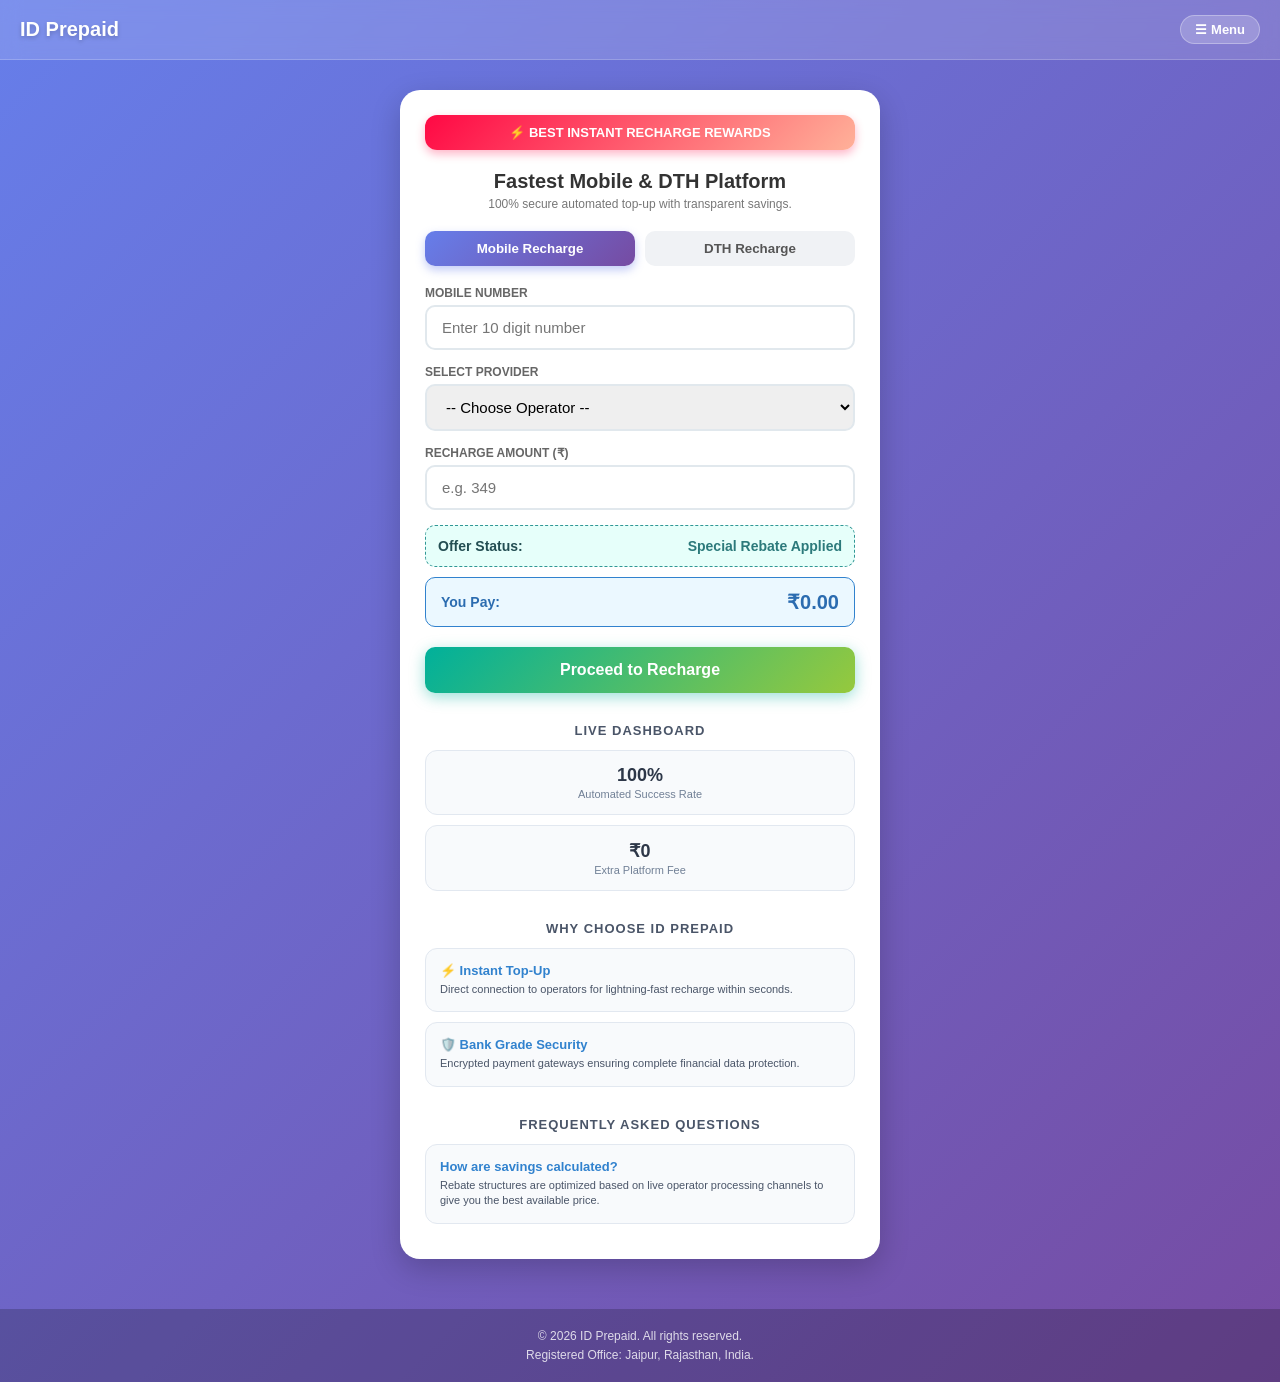
==== index.html @ 62980c5d "Add files via upload" ====
<!DOCTYPE html>
<html lang="en">
<head>
    <meta charset="UTF-8">
    <meta name="viewport" content="width=device-width, initial-scale=1.0">
    <title>ID Prepaid - Instant Mobile & DTH Recharge Platform</title>
    <style>
        * { box-sizing: border-box; margin: 0; padding: 0; font-family: 'Segoe UI', Tahoma, Geneva, Verdana, sans-serif; }
        
        body {
            background: linear-gradient(135deg, #667eea 0%, #764ba2 100%);
            color: #333;
            min-height: 100vh;
            display: flex;
            flex-direction: column;
            overflow-y: auto !important;
        }

        header {
            background: rgba(255, 255, 255, 0.15);
            backdrop-filter: blur(10px);
            padding: 15px 20px;
            display: flex;
            justify-content: space-between;
            align-items: center;
            border-bottom: 1px solid rgba(255, 255, 255, 0.2);
            position: sticky;
            top: 0;
            z-index: 1000;
        }

        .logo-container { display: flex; align-items: center; gap: 10px; }
        .logo-container img { height: 40px; width: 40px; border-radius: 10px; object-fit: cover; }
        .logo-text { font-size: 20px; font-weight: bold; color: #ffffff; text-shadow: 0 2px 4px rgba(0,0,0,0.2); }

        .menu-btn {
            background: rgba(255, 255, 255, 0.2);
            color: #ffffff;
            border: 1px solid rgba(255, 255, 255, 0.3);
            padding: 6px 14px;
            border-radius: 20px;
            font-size: 13px;
            font-weight: bold;
            cursor: pointer;
            transition: background 0.3s;
        }
        .menu-btn:hover { background: rgba(255, 255, 255, 0.4); }

        .dropdown-menu {
            display: none;
            position: absolute;
            top: 65px;
            right: 20px;
            background: #ffffff;
            border: 1px solid #e1e8ed;
            border-radius: 12px;
            width: 190px;
            box-shadow: 0 10px 25px rgba(0,0,0,0.2);
            z-index: 1100;
            overflow: hidden;
        }
        .dropdown-menu a {
            display: block;
            padding: 12px 15px;
            color: #333;
            text-decoration: none;
            font-size: 13px;
            font-weight: 600;
            border-bottom: 1px solid #f0f2f5;
            transition: background 0.2s, color 0.2s;
        }
        .dropdown-menu a:hover { background: #667eea; color: white; }
        .dropdown-menu a:last-child { border-bottom: none; }

        .container {
            max-width: 480px;
            width: 90%;
            margin: 30px auto;
            background: #ffffff;
            padding: 25px;
            border-radius: 20px;
            box-shadow: 0 10px 30px rgba(0,0,0,0.2);
            flex: 1;
            margin-bottom: 50px;
        }

        .promo-banner {
            background: linear-gradient(135deg, #ff0844 0%, #ffb199 100%);
            color: white;
            text-align: center;
            padding: 10px;
            border-radius: 12px;
            font-size: 13px;
            font-weight: bold;
            margin-bottom: 20px;
            box-shadow: 0 4px 10px rgba(255, 8, 68, 0.3);
        }

        .main-heading { text-align: center; margin-bottom: 20px; }
        .main-heading h1 { font-size: 20px; color: #333; margin-bottom: 4px; }
        .main-heading p { color: #777; font-size: 12px; }

        .tabs { display: flex; gap: 10px; margin-bottom: 20px; }
        .tab-btn {
            flex: 1;
            padding: 10px;
            background: #f0f2f5;
            border: none;
            border-radius: 10px;
            font-weight: bold;
            cursor: pointer;
            color: #555;
            transition: all 0.3s;
        }
        .tab-btn.active {
            background: linear-gradient(135deg, #667eea 0%, #764ba2 100%);
            color: white;
            box-shadow: 0 4px 10px rgba(102, 126, 234, 0.4);
        }

        .form-group { margin-bottom: 15px; }
        label { display: block; font-size: 12px; font-weight: bold; color: #666; margin-bottom: 5px; text-transform: uppercase; }
        
        .form-control {
            width: 100%;
            padding: 12px 15px;
            border: 2px solid #e1e8ed;
            border-radius: 10px;
            font-size: 15px;
            outline: none;
            transition: border-color 0.3s;
        }
        .form-control:focus { border-color: #667eea; }

        .discount-box {
            background: #e6fffa;
            border: 1.5px dashed #319795;
            color: #234e52;
            padding: 12px;
            border-radius: 10px;
            font-size: 14px;
            display: flex;
            justify-content: space-between;
            margin-bottom: 10px;
            font-weight: 600;
        }
        .discount-box span:last-child { color: #2c7a7b; }

        /* Dynamic Operator Notice Bar */
        .operator-notice {
            display: none;
            background: #fffaf0;
            border: 1px solid #feebc8;
            color: #9c4221;
            padding: 8px 12px;
            border-radius: 8px;
            font-size: 12px;
            font-weight: 600;
            margin-bottom: 15px;
            text-align: center;
        }

        .pay-box {
            background: #ebf8ff;
            border: 1.5px solid #3182ce;
            padding: 12px 15px;
            border-radius: 10px;
            display: flex;
            justify-content: space-between;
            align-items: center;
            margin-bottom: 20px;
        }
        .pay-box span { font-size: 14px; color: #2b6cb0; font-weight: 600; }
        .pay-box h3 { color: #2b6cb0; font-size: 20px; font-weight: bold; }

        .btn-pay {
            width: 100%;
            background: linear-gradient(135deg, #00b09b 0%, #96c93d 100%);
            color: white;
            border: none;
            padding: 14px;
            font-size: 16px;
            font-weight: bold;
            border-radius: 10px;
            cursor: pointer;
            box-shadow: 0 4px 15px rgba(0, 176, 155, 0.4);
            transition: opacity 0.3s;
        }
        .btn-pay:hover { opacity: 0.9; }

        .section-title {
            text-align: center;
            font-size: 13px;
            color: #4a5568;
            margin: 30px 0 12px 0;
            text-transform: uppercase;
            letter-spacing: 1px;
            font-weight: bold;
        }
        .info-card {
            background: #f8fafc;
            border: 1px solid #e2e8f0;
            padding: 14px;
            border-radius: 12px;
            margin-bottom: 10px;
            text-align: center;
        }
        .info-card h3 { font-size: 18px; color: #2d3748; margin-bottom: 2px; }
        .info-card p { font-size: 11px; color: #718096; }
        .info-card.left-align { text-align: left; }
        .info-card.left-align h4 { font-size: 13px; color: #3182ce; margin-bottom: 4px; }
        .info-card.left-align p { font-size: 11px; color: #4a5568; line-height: 1.4; }

        footer {
            text-align: center;
            padding: 20px;
            color: rgba(255, 255, 255, 0.8);
            font-size: 12px;
            background: rgba(0, 0, 0, 0.2);
            margin-top: auto;
        }
        footer a { color: #ffffff; text-decoration: underline; margin: 0 5px; }
    </style>
</head>
<body>

    <header>
        <div class="logo-container">
            <img src="logo.png" alt="ID Logo" onerror="this.style.display='none'">
            <span class="logo-text">ID Prepaid</span>
        </div>
        <button class="menu-btn" onclick="toggleMenu()">☰ Menu</button>
        
        <div id="dropdownMenu" class="dropdown-menu">
            <a href="index.html">🏠 Home</a>
            <a href="history.html">📜 My History</a>
            <a href="terms.html">📄 Terms & Conditions</a>
            <a href="privacy.html">🔒 Privacy Policy</a>
            <a href="refund.html">🔄 Refund Policy</a>
            <a href="contact.html">📞 Contact Us</a>
        </div>
    </header>

    <div class="container">
        <div class="promo-banner">
            ⚡ BEST INSTANT RECHARGE REWARDS
        </div>

        <div class="main-heading">
            <h1>Fastest Mobile & DTH Platform</h1>
            <p>100% secure automated top-up with transparent savings.</p>
        </div>

        <div class="tabs">
            <button type="button" id="tabMobile" class="tab-btn active" onclick="switchService('mobile')">Mobile Recharge</button>
            <button type="button" id="tabDth" class="tab-btn" onclick="switchService('dth')">DTH Recharge</button>
        </div>

        <form onsubmit="processRecharge(event)">
            <div class="form-group">
                <label id="inputLabel">Mobile Number</label>
                <input type="tel" id="phone" maxlength="10" placeholder="Enter 10 digit number" required class="form-control">
            </div>

            <div class="form-group">
                <label>Select Provider</label>
                <select id="operatorSelect" onchange="calculateCustom()" required class="form-control">
                    <option value="">-- Choose Operator --</option>
                    <option value="jio">Jio</option>
                    <option value="airtel">Airtel</option>
                    <option value="vi">Vi</option>
                    <option value="bsnl">BSNL</option>
                </select>
            </div>

            <div class="form-group">
                <label>Recharge Amount (₹)</label>
                <input type="number" id="amount" placeholder="e.g. 349" oninput="calculateCustom()" required class="form-control">
            </div>

            <div class="discount-box">
                <span>Offer Status:</span>
                <span id="discount-desc">Special Rebate Applied</span>
            </div>

            <!-- Dynamic Psychology Notice for Jio/Airtel -->
            <div id="operatorNotice" class="operator-notice"></div>

            <div class="pay-box">
                <span>You Pay:</span>
                <h3 id="final-price">₹0.00</h3>
            </div>

            <button type="submit" class="btn-pay">Proceed to Recharge</button>
        </form>

        <div class="section-title">Live Dashboard</div>
        <div class="info-card">
            <h3>100%</h3>
            <p>Automated Success Rate</p>
        </div>
        <div class="info-card">
            <h3>₹0</h3>
            <p>Extra Platform Fee</p>
        </div>

        <div class="section-title">Why Choose ID Prepaid</div>
        <div class="info-card left-align">
            <h4>⚡ Instant Top-Up</h4>
            <p>Direct connection to operators for lightning-fast recharge within seconds.</p>
        </div>
        <div class="info-card left-align">
            <h4>🛡️ Bank Grade Security</h4>
            <p>Encrypted payment gateways ensuring complete financial data protection.</p>
        </div>

        <div class="section-title">Frequently Asked Questions</div>
        <div class="info-card left-align">
            <h4>How are savings calculated?</h4>
            <p>Rebate structures are optimized based on live operator processing channels to give you the best available price.</p>
        </div>
    </div>

    <footer>
        <p>&copy; 2026 ID Prepaid. All rights reserved.</p>
        <p style="margin-top: 5px;">Registered Office: Jaipur, Rajasthan, India.</p>
    </footer>

    <script>
        function toggleMenu() {
            const menu = document.getElementById('dropdownMenu');
            menu.style.display = (menu.style.display === 'block') ? 'none' : 'block';
        }

        window.onclick = function(event) {
            if (!event.target.matches('.menu-btn')) {
                const menu = document.getElementById('dropdownMenu');
                if (menu && menu.style.display === 'block') {
                    menu.style.display = 'none';
                }
            }
        }

        function switchService(type) {
            const btnMobile = document.getElementById('tabMobile');
            const btnDth = document.getElementById('tabDth');
            const inputLabel = document.getElementById('inputLabel');
            const phoneInput = document.getElementById('phone');
            const opSelect = document.getElementById('operatorSelect');

            if (type === 'mobile') {
                btnMobile.classList.add('active');
                btnDth.classList.remove('active');
                inputLabel.innerText = "Mobile Number";
                phoneInput.placeholder = "Enter 10 digit number";
                opSelect.innerHTML = `
                    <option value="">-- Choose Operator --</option>
                    <option value="jio">Jio</option>
                    <option value="airtel">Airtel</option>
                    <option value="vi">Vi</option>
                    <option value="bsnl">BSNL</option>
                `;
            } else {
                btnDth.classList.add('active');
                btnMobile.classList.remove('active');
                inputLabel.innerText = "DTH Subscriber ID";
                phoneInput.placeholder = "Enter Subscriber ID";
                opSelect.innerHTML = `
                    <option value="">-- Choose DTH Operator --</option>
                    <option value="tataplay">Tata Play</option>
                    <option value="airtelndth">Airtel Digital TV</option>
                    <option value="dishtv">Dish TV</option>
                    <option value="d2h">D2H</option>
                `;
            }
            calculateCustom();
        }

        // Updated calculation logic: Jio = 0.5%, Airtel = 0.6%, Others = 1%
        function calculateCustom() {
            const amountInput = document.getElementById('amount');
            const operatorSelect = document.getElementById('operatorSelect');
            const finalPriceElem = document.getElementById('final-price');
            const noticeElem = document.getElementById('operatorNotice');
            
            const amount = parseFloat(amountInput.value) || 0;
            const operator = operatorSelect.value.toLowerCase();

            if (amount <= 0) {
                finalPriceElem.innerText = '₹0.00';
                noticeElem.style.display = 'none';
                return;
            }

            let rate = 0.01; // Default 1% for Vi, BSNL, DTH etc.
            if (operator === 'jio') {
                rate = 0.005; // 0.5%
                noticeElem.style.display = 'block';
                noticeElem.innerText = "🔥 Special value pricing applied for Jio network processing.";
            } else if (operator === 'airtel' || operator === 'airtelndth') {
                rate = 0.006; // 0.6%
                noticeElem.style.display = 'block';
                noticeElem.innerText = "⚡ Optimized direct channel pricing active for Airtel.";
            } else {
                noticeElem.style.display = 'none';
            }

            let discount = amount * rate;
            let finalPayable = (amount - discount).toFixed(2);

            finalPriceElem.innerText = `₹${finalPayable}`;
        }

        function processRecharge(e) {
            e.preventDefault();
            const phone = document.getElementById('phone').value;
            const amount = document.getElementById('amount').value;
            const operator = document.getElementById('operatorSelect').value;
            
            if(phone.length >= 10 && amount > 0 && operator !== "") {
                window.location.href = `payment.html?phone=${phone}&amount=${amount}&operator=${operator}`;
            } else {
                alert('कृपया सही विवरण और ऑपरेटर चुनें।');
            }
        }
    </script>
</body>
</html>
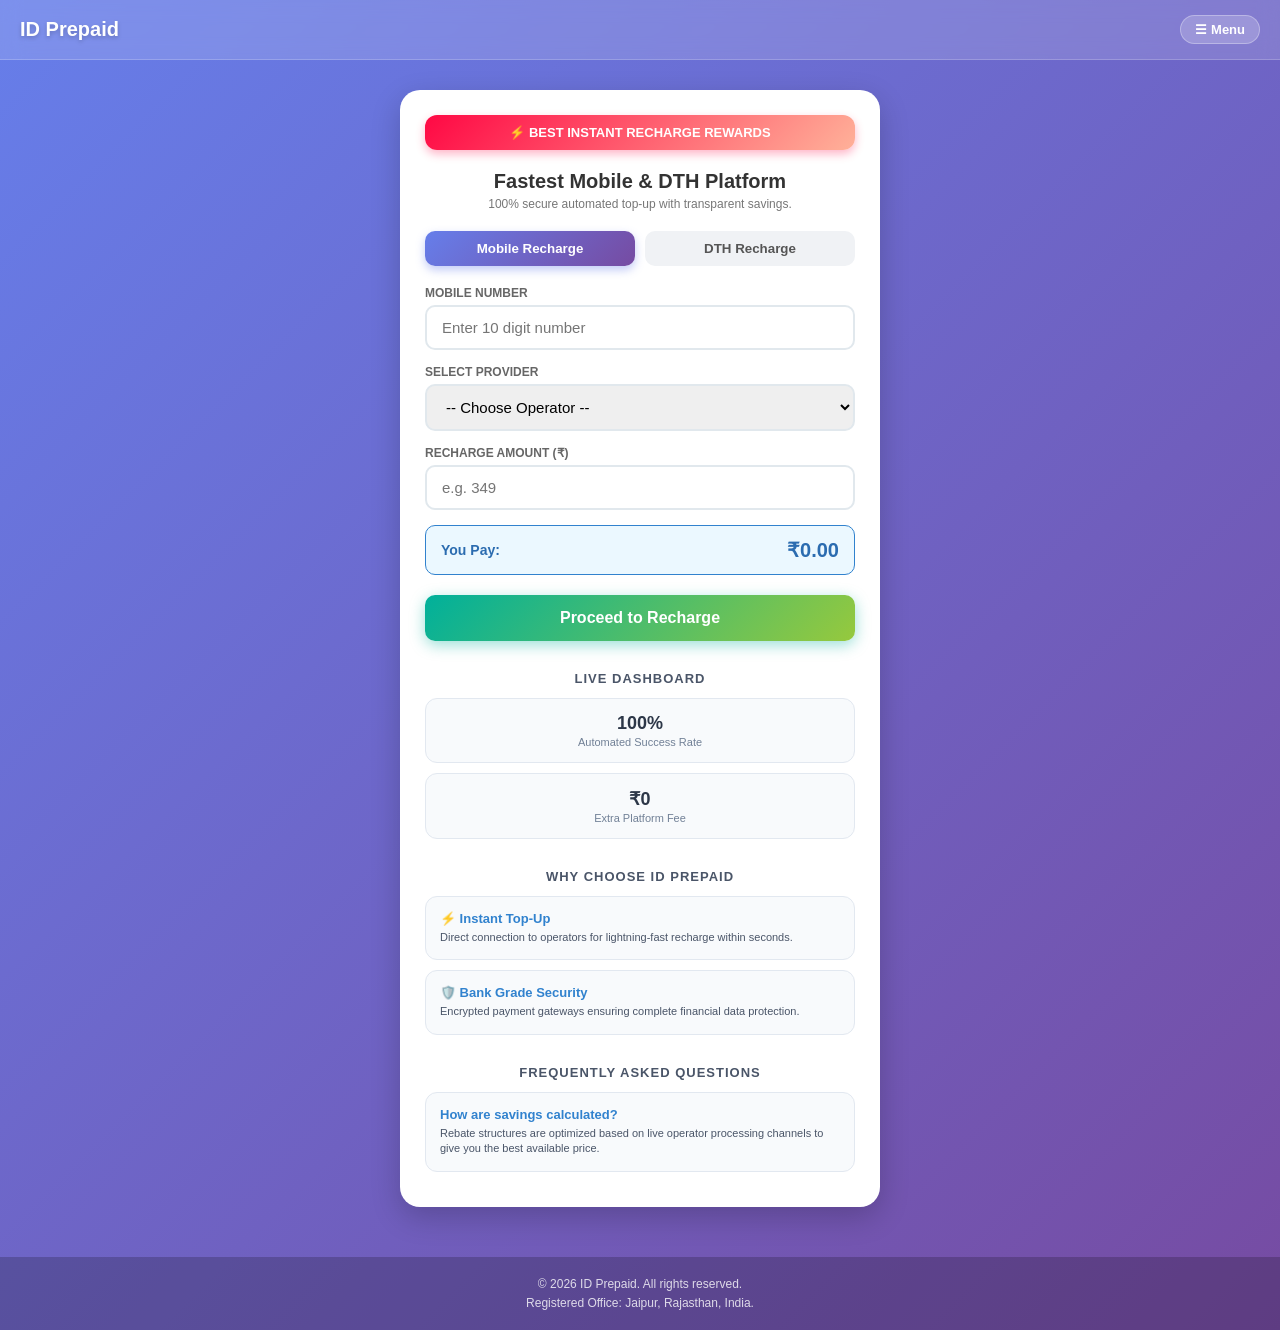
==== commit 84030a5b: "Remove discount box from index.html Removed discount box displaying offer status." ====
--- a/index.html
+++ b/index.html
@@ -278,10 +278,7 @@
                 <input type="number" id="amount" placeholder="e.g. 349" oninput="calculateCustom()" required class="form-control">
             </div>
 
-            <div class="discount-box">
-                <span>Offer Status:</span>
-                <span id="discount-desc">Special Rebate Applied</span>
-            </div>
+            
 
             <!-- Dynamic Psychology Notice for Jio/Airtel -->
             <div id="operatorNotice" class="operator-notice"></div>
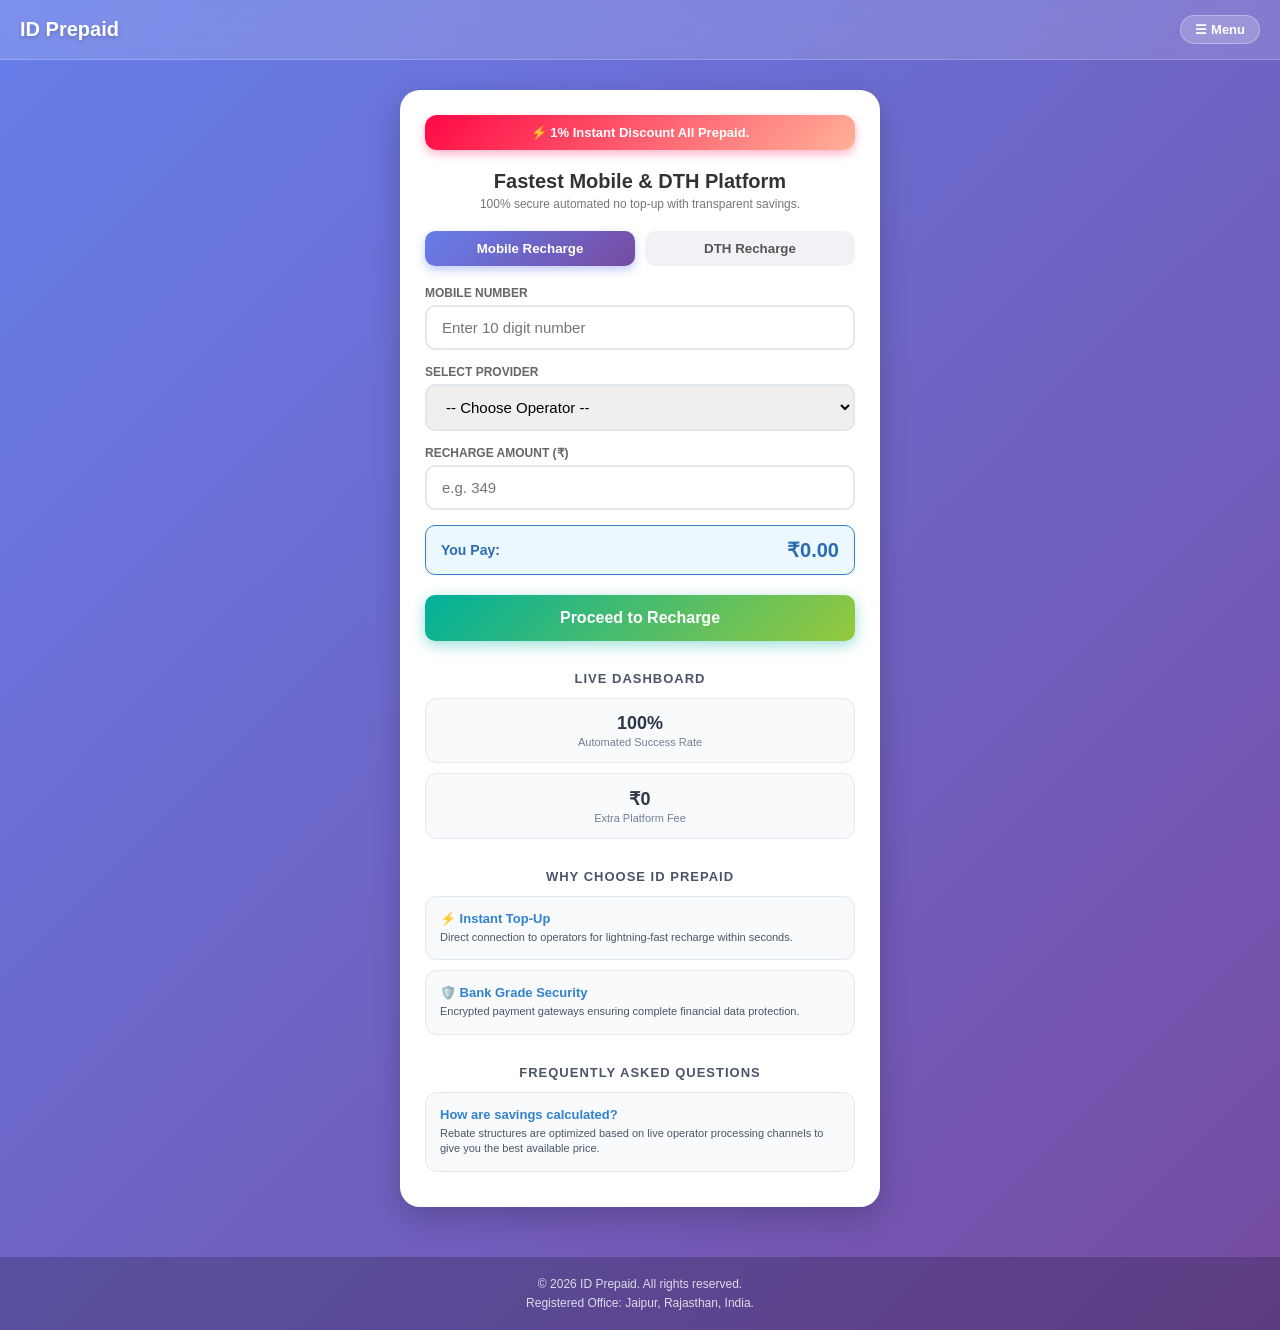
==== commit f7de2e5f: "Update promo banner and main heading text" ====
--- a/index.html
+++ b/index.html
@@ -243,12 +243,12 @@
 
     <div class="container">
         <div class="promo-banner">
-            ⚡ BEST INSTANT RECHARGE REWARDS
+            ⚡ 1% Instant Discount All Prepaid.
         </div>
 
         <div class="main-heading">
             <h1>Fastest Mobile & DTH Platform</h1>
-            <p>100% secure automated top-up with transparent savings.</p>
+            <p>100% secure automated no top-up with transparent savings.</p>
         </div>
 
         <div class="tabs">
@@ -373,7 +373,7 @@
             calculateCustom();
         }
 
-        // Updated calculation logic: Jio = 0.5%, Airtel = 0.6%, Others = 1%
+        // Updated calculation logic: Jio = 0.99%, Airtel = 0.99%, Others = 0.99%
         function calculateCustom() {
             const amountInput = document.getElementById('amount');
             const operatorSelect = document.getElementById('operatorSelect');
@@ -389,13 +389,13 @@
                 return;
             }
 
-            let rate = 0.01; // Default 1% for Vi, BSNL, DTH etc.
+            let rate = 0.0099; // Default 1% for Vi, BSNL, DTH etc.
             if (operator === 'jio') {
-                rate = 0.005; // 0.5%
+                rate = 0.0099; // 0.99%
                 noticeElem.style.display = 'block';
                 noticeElem.innerText = "🔥 Special value pricing applied for Jio network processing.";
             } else if (operator === 'airtel' || operator === 'airtelndth') {
-                rate = 0.006; // 0.6%
+                rate = 0.0099; // 0.99%
                 noticeElem.style.display = 'block';
                 noticeElem.innerText = "⚡ Optimized direct channel pricing active for Airtel.";
             } else {
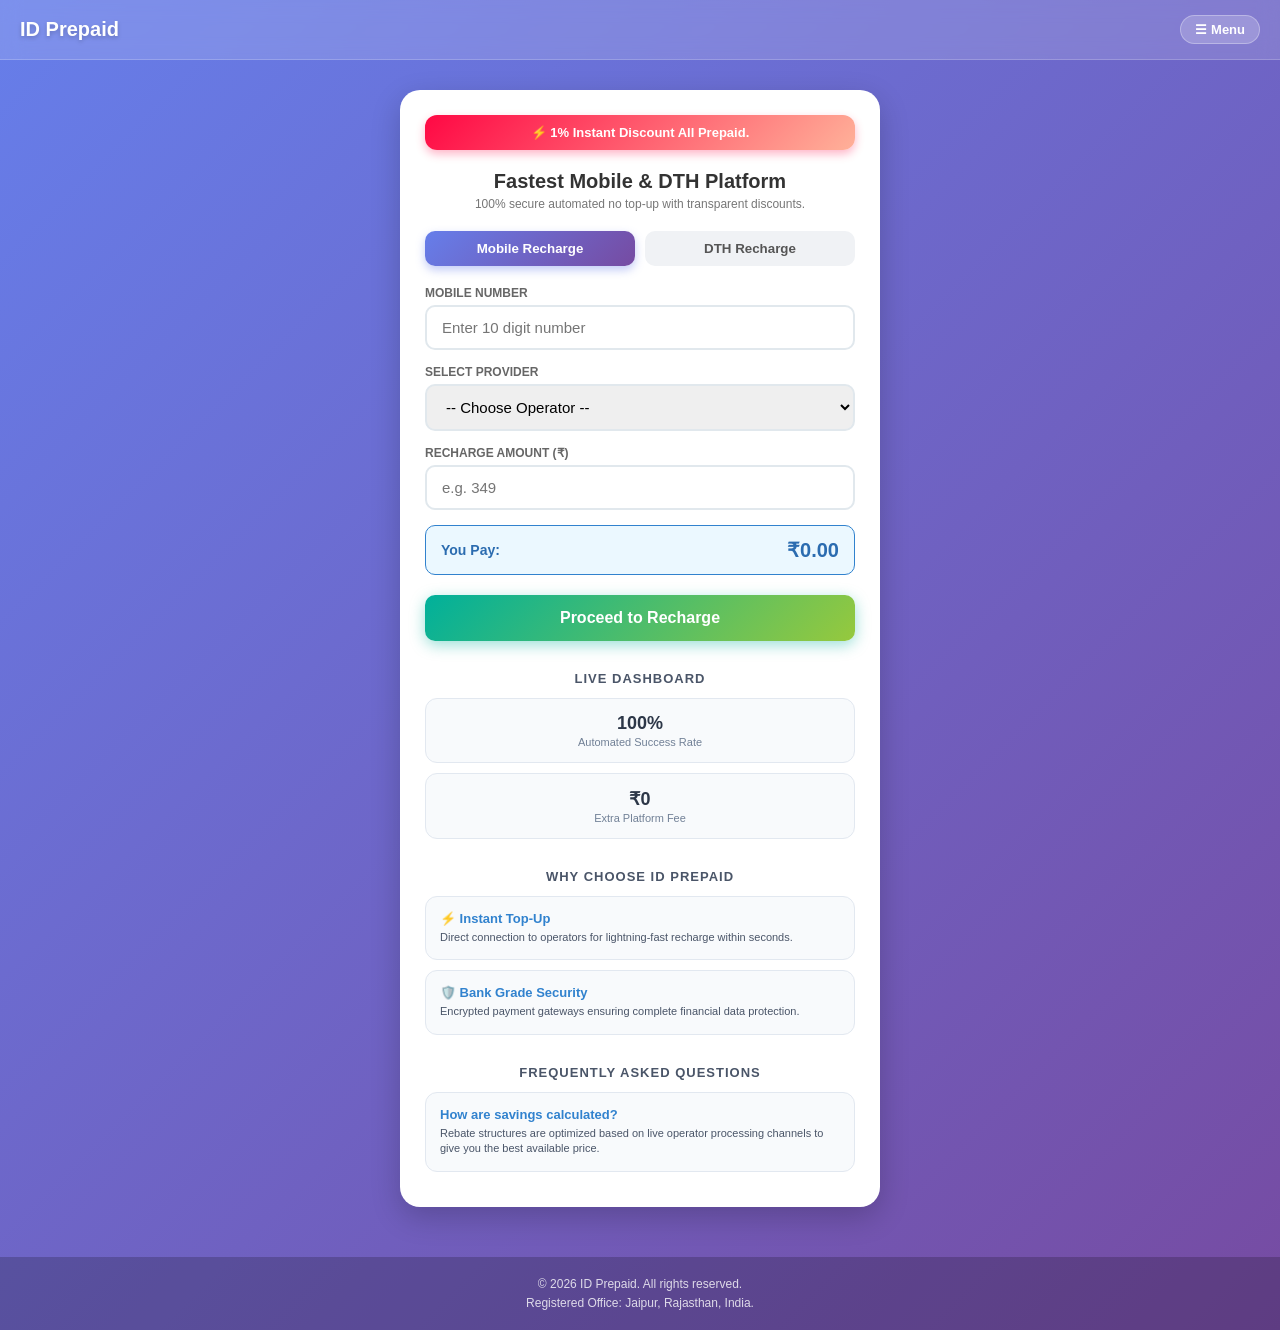
==== commit 3661262d: "Update description text in index.html" ====
--- a/index.html
+++ b/index.html
@@ -248,7 +248,7 @@
 
         <div class="main-heading">
             <h1>Fastest Mobile & DTH Platform</h1>
-            <p>100% secure automated no top-up with transparent savings.</p>
+            <p>100% secure automated no top-up with transparent discounts.</p>
         </div>
 
         <div class="tabs">
